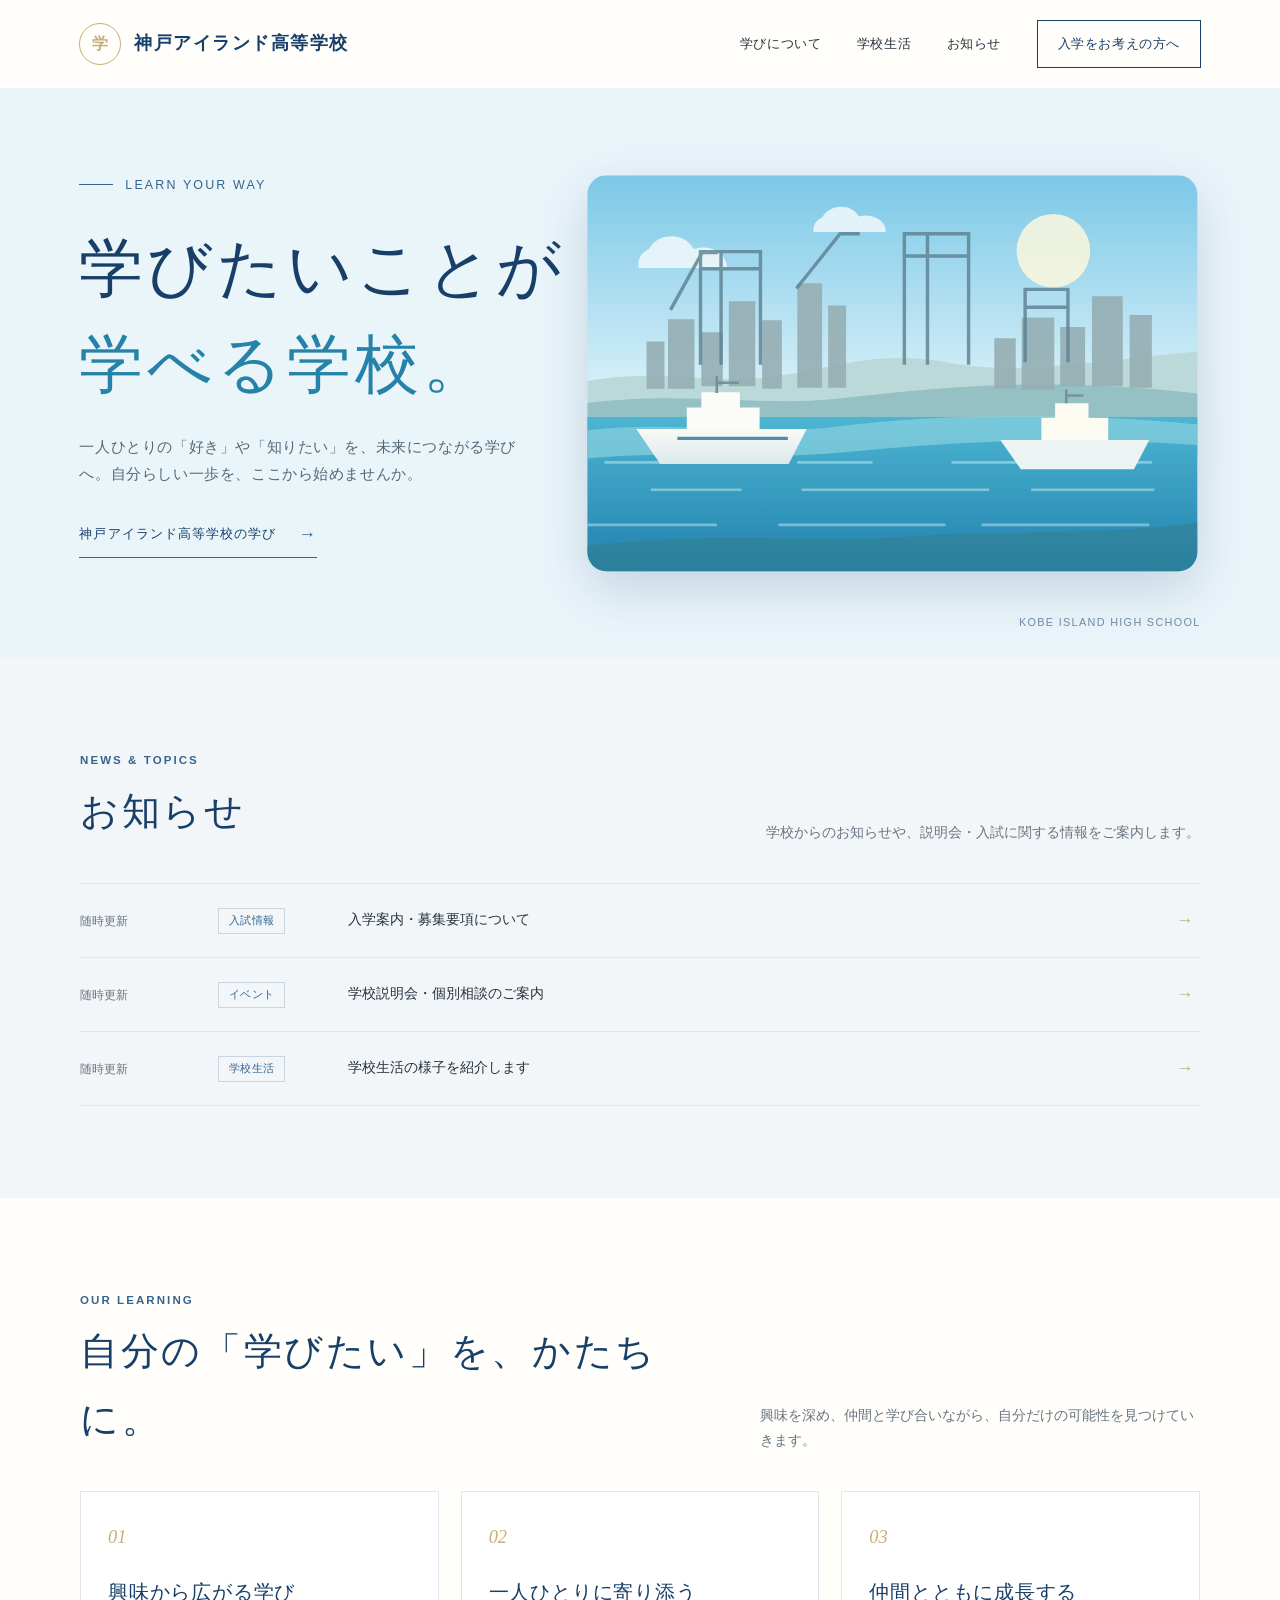
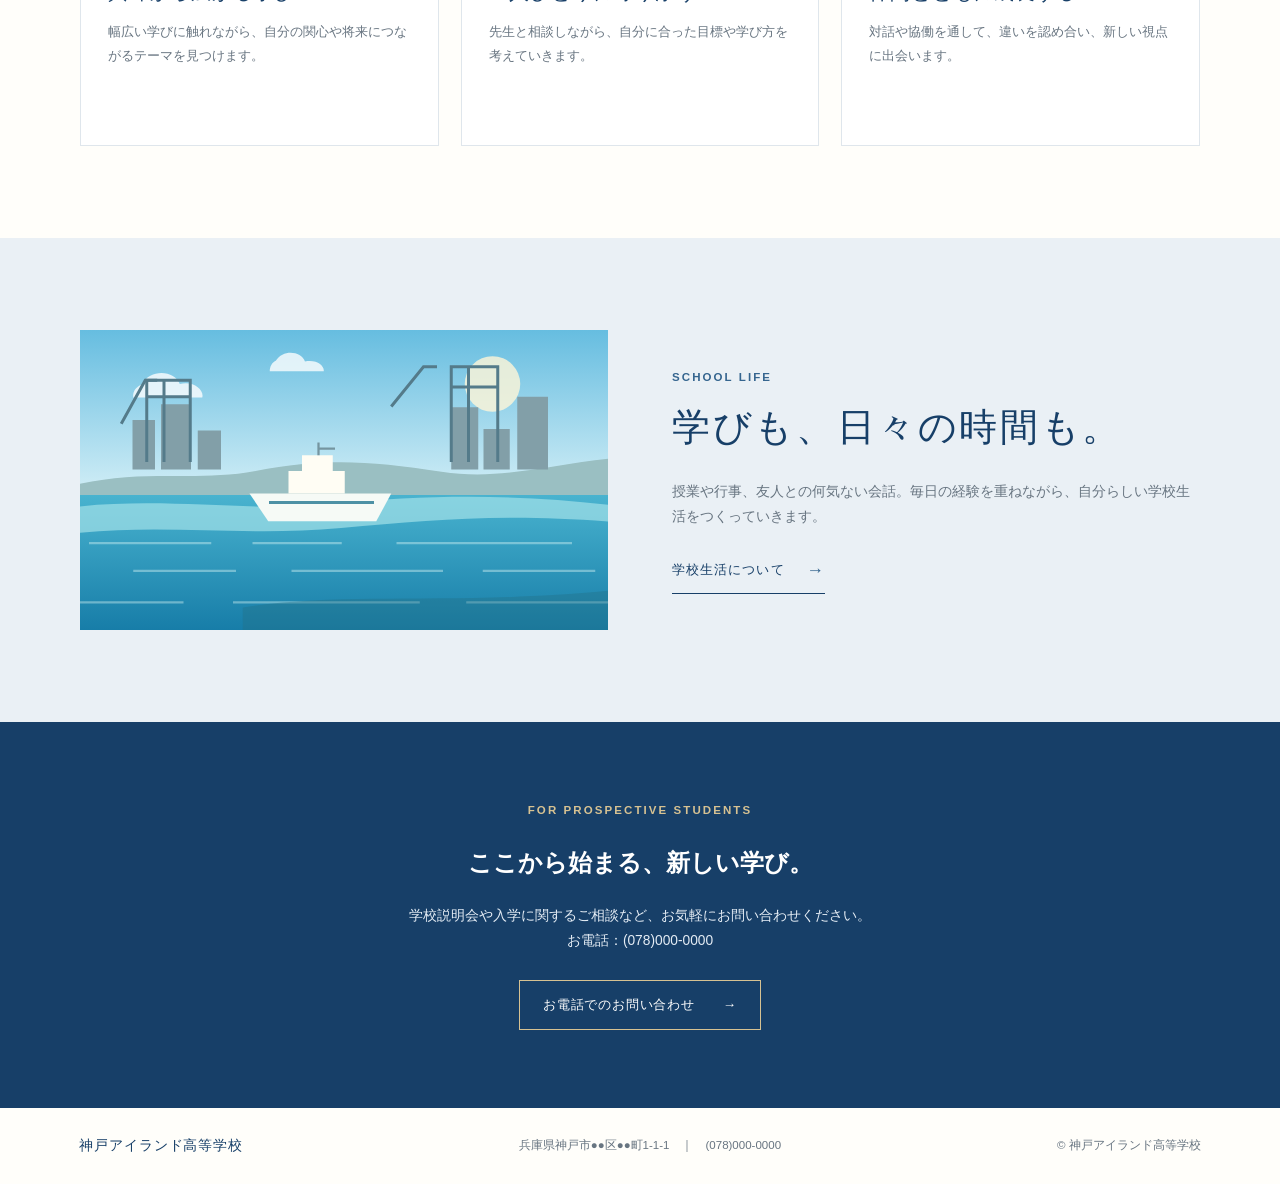
==== index.html @ 0a8e57b9 "Add files via upload" ====
<!doctype html>
<html lang="ja">
<head>
  <meta charset="utf-8">
  <meta name="viewport" content="width=device-width, initial-scale=1">
  <meta name="theme-color" content="#173f68">
  <meta name="description" content="神戸アイランド高等学校の公式ホームページです。一人ひとりの「学びたい」を大切にする学校です。">
  <title>神戸アイランド高等学校｜学びたいことが学べる学校</title>
  <style>
    :root {
      color-scheme: light;
      --blue: #173f68;
      --blue-light: #35658f;
      --cream: #f3f6f9;
      --paper: #fffefa;
      --gold: #c8ad78;
      --ink: #26323d;
      --muted: #687581;
      --line: #dfe6ec;
      --serif: "Yu Mincho", "Hiragino Mincho ProN", "Noto Serif JP", serif;
      --sans: "Yu Gothic", "Hiragino Kaku Gothic ProN", "Noto Sans JP", sans-serif;
    }

    * { box-sizing: border-box; }

    html { scroll-behavior: smooth; }

    body {
      margin: 0;
      background: var(--paper);
      color: var(--ink);
      font-family: var(--sans);
      line-height: 1.8;
      -webkit-font-smoothing: antialiased;
    }

    a { color: inherit; text-decoration: none; }
    a:focus-visible, summary:focus-visible { outline: 3px solid var(--gold); outline-offset: 4px; }

    .site-header {
      position: relative;
      z-index: 2;
      display: flex;
      align-items: center;
      justify-content: space-between;
      max-width: 1440px;
      min-height: 88px;
      margin: auto;
      padding: 18px 6.2%;
      background: var(--paper);
    }

    .brand {
      display: inline-flex;
      align-items: center;
      gap: 13px;
      color: var(--blue);
      font-family: var(--serif);
      font-size: 1.15rem;
      font-weight: 700;
      letter-spacing: .08em;
      white-space: nowrap;
    }

    .brand-mark {
      display: grid;
      width: 42px;
      height: 42px;
      place-items: center;
      border: 1px solid var(--gold);
      border-radius: 50%;
      color: var(--gold);
      font-size: 1rem;
    }

    .desktop-nav {
      display: flex;
      align-items: center;
      gap: clamp(18px, 2.8vw, 42px);
      font-size: .83rem;
      letter-spacing: .04em;
    }

    .desktop-nav a:not(.nav-cta):hover { color: var(--blue-light); }

    .nav-cta {
      padding: 11px 20px;
      border: 1px solid var(--blue);
      color: var(--blue);
      transition: background .2s, color .2s;
    }

    .nav-cta:hover { background: var(--blue); color: white; }

    .mobile-nav { display: none; }

    .hero {
      position: relative;
      overflow: hidden;
      min-height: 570px;
      background: #eaf5fa;
      color: var(--blue);
    }

    .hero-inner {
      display: grid;
      grid-template-columns: minmax(0, .9fr) minmax(400px, 1.1fr);
      align-items: center;
      max-width: 1440px;
      min-height: 570px;
      margin: auto;
      padding: 48px 6.2%;
    }

    .hero-copy { position: relative; z-index: 1; padding: 28px 0 42px; }

    .eyebrow {
      display: flex;
      align-items: center;
      gap: 12px;
      margin: 0 0 25px;
      color: var(--blue-light);
      font-size: .78rem;
      letter-spacing: .17em;
    }

    .eyebrow::before { width: 34px; height: 1px; background: var(--blue-light); content: ""; }

    .hero h1 {
      margin: 0;
      font-family: var(--serif);
      font-size: clamp(2.5rem, 5vw, 4.55rem);
      font-weight: 500;
      letter-spacing: .06em;
      line-height: 1.5;
    }

    .hero h1 span { color: #2582a8; }

    .hero-lead {
      max-width: 460px;
      margin: 21px 0 31px;
      color: #536978;
      font-size: .93rem;
      letter-spacing: .04em;
    }

    .text-link {
      display: inline-flex;
      align-items: center;
      gap: 22px;
      padding-bottom: 7px;
      border-bottom: 1px solid #d5c18e;
      color: white;
      font-size: .84rem;
      letter-spacing: .08em;
    }

    .hero .text-link {
      border-color: var(--blue-light);
      color: var(--blue);
    }

    .hero .text-link span { color: var(--blue-light); }

    .text-link span { color: #d5c18e; font-size: 1.1rem; transition: transform .2s; }
    .text-link:hover span { transform: translateX(5px); }

    .hero-art {
      width: 100%;
      max-height: 440px;
      overflow: visible;
      filter: drop-shadow(0 18px 26px rgb(23 63 104 / 18%));
    }

    .hero-note {
      position: absolute;
      right: 6.2%;
      bottom: 25px;
      color: rgb(23 63 104 / 58%);
      font-size: .68rem;
      letter-spacing: .12em;
    }

    .section { padding: 92px 6.2%; }
    .section-inner { max-width: 1120px; margin: auto; }

    .section-heading {
      display: flex;
      align-items: end;
      justify-content: space-between;
      gap: 24px;
      margin-bottom: 38px;
    }

    .section-kicker {
      display: block;
      margin-bottom: 7px;
      color: var(--blue-light);
      font-size: .72rem;
      font-weight: 600;
      letter-spacing: .18em;
      text-transform: uppercase;
    }

    .section h2 {
      margin: 0;
      color: var(--blue);
      font-family: var(--serif);
      font-size: clamp(1.7rem, 3vw, 2.35rem);
      font-weight: 500;
      letter-spacing: .07em;
    }

    .section-intro { max-width: 440px; margin: 0; color: var(--muted); font-size: .86rem; }

    .news { background: var(--cream); }

    .news-list { border-top: 1px solid var(--line); }

    .news-item {
      display: grid;
      grid-template-columns: 120px 112px 1fr 24px;
      align-items: center;
      gap: 18px;
      min-height: 74px;
      border-bottom: 1px solid var(--line);
      font-size: .86rem;
    }

    .news-date { color: var(--muted); font-size: .78rem; }

    .news-tag {
      justify-self: start;
      padding: 2px 10px;
      border: 1px solid #c9d6e1;
      color: var(--blue-light);
      font-size: .68rem;
      letter-spacing: .03em;
    }

    .news-title { font-weight: 500; }
    .news-arrow { color: var(--gold); font-size: 1.1rem; }
    .news-item:hover .news-title { color: var(--blue-light); }

    .learning { background: var(--paper); }

    .feature-grid {
      display: grid;
      grid-template-columns: repeat(3, 1fr);
      gap: 22px;
    }

    .feature-card {
      min-height: 255px;
      padding: 29px 27px;
      border: 1px solid var(--line);
      background: white;
    }

    .feature-number {
      color: var(--gold);
      font-family: var(--serif);
      font-size: 1.15rem;
      font-style: italic;
    }

    .feature-card h3 {
      margin: 20px 0 10px;
      color: var(--blue);
      font-family: var(--serif);
      font-size: 1.24rem;
      font-weight: 500;
      letter-spacing: .04em;
    }

    .feature-card p { margin: 0; color: var(--muted); font-size: .82rem; }

    .school-life {
      position: relative;
      overflow: hidden;
      background: #eaf0f5;
    }

    .life-inner {
      display: grid;
      grid-template-columns: 1fr 1fr;
      align-items: center;
      gap: 64px;
      max-width: 1120px;
      margin: auto;
    }

    .life-art {
      display: grid;
      overflow: hidden;
      min-height: 300px;
      place-items: center;
      background: linear-gradient(145deg, #d9eff6, #a9d8e6);
    }

    .life-art svg { width: 100%; height: 100%; min-height: 300px; }
    .life-copy p { margin: 17px 0 25px; color: var(--muted); font-size: .88rem; }
    .text-link-dark { border-color: var(--blue); color: var(--blue); }
    .text-link-dark span { color: var(--blue-light); }

    .admission {
      padding: 78px 6.2%;
      background: var(--blue);
      color: white;
      text-align: center;
    }

    .admission .section-kicker { color: #d7c292; }
    .admission h2 { color: white; }
    .admission p { margin: 14px 0 26px; color: #e5edf5; font-size: .86rem; }

    .admission-link {
      display: inline-flex;
      align-items: center;
      gap: 28px;
      padding: 12px 23px;
      border: 1px solid #d7c292;
      color: white;
      font-size: .84rem;
      letter-spacing: .06em;
      transition: background .2s, color .2s;
    }

    .admission-link:hover { background: #d7c292; color: var(--blue); }

    .site-footer {
      display: flex;
      align-items: center;
      justify-content: space-between;
      gap: 20px;
      max-width: 1440px;
      margin: auto;
      padding: 25px 6.2%;
      color: var(--muted);
      font-size: .72rem;
    }

    .footer-brand { color: var(--blue); font-family: var(--serif); font-size: .9rem; letter-spacing: .06em; }

    @media (max-width: 850px) {
      .site-header { padding-right: 5%; padding-left: 5%; }
      .desktop-nav { gap: 17px; font-size: .76rem; }
      .nav-cta { padding: 9px 13px; }
      .hero-inner { grid-template-columns: 1fr 1fr; padding-right: 5%; padding-left: 5%; }
      .hero-art { min-width: 0; }
      .section { padding-right: 5%; padding-left: 5%; }
      .life-inner { gap: 36px; }
    }

    @media (max-width: 650px) {
      .site-header { min-height: 72px; padding: 13px 6%; }
      .brand { gap: 10px; font-size: 1rem; }
      .brand-mark { width: 36px; height: 36px; }
      .desktop-nav { display: none; }
      .mobile-nav { position: relative; display: block; }
      .mobile-nav summary {
        padding: 7px 12px;
        border: 1px solid var(--line);
        color: var(--blue);
        cursor: pointer;
        font-size: .8rem;
        list-style: none;
      }
      .mobile-nav summary::-webkit-details-marker { display: none; }
      .mobile-nav summary::after { margin-left: 9px; content: "＋"; }
      .mobile-nav[open] summary::after { content: "－"; }
      .mobile-links {
        position: absolute;
        top: calc(100% + 10px);
        right: 0;
        z-index: 3;
        display: grid;
        min-width: 190px;
        padding: 8px 16px;
        border: 1px solid var(--line);
        background: var(--paper);
        box-shadow: 0 12px 24px rgb(20 40 60 / 12%);
        font-size: .82rem;
      }
      .mobile-links a { padding: 9px 0; }
      .hero-inner { grid-template-columns: 1fr; gap: 0; min-height: auto; padding: 54px 7% 76px; }
      .hero-copy { padding: 10px 0 0; }
      .hero h1 { font-size: clamp(2.5rem, 11vw, 3.65rem); }
      .hero-lead { max-width: 390px; font-size: .86rem; }
      .hero-art { width: min(100%, 430px); max-height: 280px; margin: -5px auto 0; }
      .hero-note { right: 7%; bottom: 17px; font-size: .6rem; }
      .section { padding-top: 66px; padding-bottom: 66px; }
      .section-heading { align-items: start; flex-direction: column; gap: 12px; margin-bottom: 27px; }
      .section-intro { font-size: .82rem; }
      .news-item { grid-template-columns: 94px 1fr 20px; gap: 8px 12px; padding: 14px 0; }
      .news-tag { grid-column: 2; grid-row: 1; }
      .news-date { grid-column: 1; grid-row: 1; }
      .news-title { grid-column: 1 / 3; grid-row: 2; }
      .news-arrow { grid-column: 3; grid-row: 1 / 3; }
      .feature-grid { grid-template-columns: 1fr; gap: 12px; }
      .feature-card { min-height: auto; padding: 22px; }
      .feature-card h3 { margin-top: 10px; }
      .life-inner { grid-template-columns: 1fr; gap: 28px; }
      .life-art { min-height: 225px; }
      .admission { padding: 62px 7%; }
      .site-footer { align-items: flex-start; flex-direction: column; padding: 22px 7%; }
    }

    @media (prefers-reduced-motion: reduce) {
      html { scroll-behavior: auto; }
      *, *::before, *::after { transition-duration: .01ms !important; }
    }
  </style>
</head>
<body>
  <header class="site-header">
    <a class="brand" href="#top" aria-label="神戸アイランド高等学校 ホーム">
      <span class="brand-mark" aria-hidden="true">学</span>
      <span>神戸アイランド高等学校</span>
    </a>
    <nav class="desktop-nav" aria-label="メインメニュー">
      <a href="#learning">学びについて</a>
      <a href="school-life.html">学校生活</a>
      <a href="#news">お知らせ</a>
      <a class="nav-cta" href="#admission">入学をお考えの方へ</a>
    </nav>
    <details class="mobile-nav">
      <summary>メニュー</summary>
      <nav class="mobile-links" aria-label="メインメニュー">
        <a href="#learning">学びについて</a>
        <a href="school-life.html">学校生活</a>
        <a href="#news">お知らせ</a>
        <a href="#admission">入学をお考えの方へ</a>
      </nav>
    </details>
  </header>

  <main id="top">
    <section class="hero" aria-labelledby="hero-title">
      <div class="hero-inner">
        <div class="hero-copy">
          <p class="eyebrow">LEARN YOUR WAY</p>
          <h1 id="hero-title">学びたいことが<br><span>学べる学校。</span></h1>
          <p class="hero-lead">一人ひとりの「好き」や「知りたい」を、未来につながる学びへ。自分らしい一歩を、ここから始めませんか。</p>
          <a class="text-link" href="#learning">神戸アイランド高等学校の学び <span aria-hidden="true">→</span></a>
        </div>
        <svg class="hero-art" viewBox="0 0 720 470" role="img" aria-labelledby="hero-art-title">
          <title id="hero-art-title">青空と海、港に停泊する船を望む神戸の港の風景</title>
          <defs>
            <linearGradient id="harbor-sky" x2="0" y2="1">
              <stop stop-color="#75c5e5"/>
              <stop offset="1" stop-color="#e2f5fb"/>
            </linearGradient>
            <linearGradient id="harbor-water" x2="0" y2="1">
              <stop stop-color="#46b2d0"/>
              <stop offset="1" stop-color="#187ca9"/>
            </linearGradient>
            <linearGradient id="ship-hull" x2="0" y2="1">
              <stop stop-color="#f9faf5"/>
              <stop offset="1" stop-color="#d8e8eb"/>
            </linearGradient>
            <filter id="photo-softness" x="-5%" y="-5%" width="110%" height="110%">
              <feGaussianBlur stdDeviation=".35"/>
            </filter>
            <clipPath id="harbor-frame"><rect x="4" y="4" width="712" height="462" rx="22"/></clipPath>
          </defs>
          <g clip-path="url(#harbor-frame)">
            <rect width="720" height="290" fill="url(#harbor-sky)"/>
            <circle cx="548" cy="92" r="43" fill="#fff9dc" opacity=".82"/>
            <path d="M76 90c10-20 42-20 52 0 21-7 40 7 39 22H64c-2-10 3-18 12-22zm202-37c9-16 34-17 43-1 17-5 33 7 31 18h-84c-1-8 3-14 10-17z" fill="#fff" opacity=".74"/>
            <path d="M0 245c88-17 144 3 213-5 73-9 128-34 216-17 75 15 167-2 291-14v93H0z" fill="#b8d8d7"/>
            <path d="M0 270c113-15 203 4 292-5 112-12 236-28 428-6v74H0z" fill="#91bfc3"/>
            <g fill="#91abb0" opacity=".9">
              <path d="M73 198h21v55H73zm25-26h31v81H98zm39 15h25v63h-25zm32-36h31v99h-31zm39 22h23v80h-23zm41-43h29v122h-29zm36 26h21v96h-21z"/>
              <path d="M479 194h25v59h-25zm32-24h38v84h-38zm45 11h29v69h-29zm37-36h36v105h-36zm44 22h26v85h-26z"/>
            </g>
            <g fill="none" stroke="#587d8d" stroke-width="4" opacity=".82">
              <path d="M136 225V93h70v132m-70-112h70m-46-20v132m214 0V72h75v153m-75-127h75m-48-26v153"/>
              <path d="M156 94h-18l-37 67m221-89h-23l-51 64m267 86v-85h50v85m-50-64h50"/>
            </g>
            <rect y="286" width="720" height="184" fill="url(#harbor-water)"/>
            <path d="M0 302c105-13 195 7 297-5 112-13 248-18 423-2v24c-164-11-292-4-413 8-107 11-198-4-307 8z" fill="#8bd3df" opacity=".65"/>
            <g opacity=".44" stroke="#d7f6f7" stroke-width="3">
              <path d="M24 339h185m40 0h88m92 0h234M78 371h106m70 0h219m49 0h144M0 412h155m72 0h195m42 0h196"/>
            </g>
            <g filter="url(#photo-softness)">
              <path d="M61 300h199l-21 41H89z" fill="url(#ship-hull)"/>
              <path d="M120 275h85v26h-85zm17-18h45v18h-45z" fill="#fbfcf8"/>
              <path d="M155 258v-20m0 8h26" stroke="#6b8f9b" stroke-width="3"/>
              <path d="M109 311h129" stroke="#478ba2" stroke-width="4"/>
              <path d="M486 313h174l-18 34H510z" fill="#eaf4f1"/>
              <path d="M534 287h78v26h-78zm16-17h39v17h-39z" fill="#fdfcf3"/>
              <path d="M563 270v-16m0 7h20" stroke="#708f98" stroke-width="3"/>
            </g>
            <path d="M0 437c141-18 250-4 369-11 138-8 234-2 351-17v61H0z" fill="#2c7887" opacity=".5"/>
            <rect width="720" height="470" fill="#fff" opacity=".035"/>
          </g>
        </svg>
      </div>
      <span class="hero-note">KOBE ISLAND HIGH SCHOOL</span>
    </section>

    <section class="section news" id="news" aria-labelledby="news-title">
      <div class="section-inner">
        <div class="section-heading">
          <div>
            <span class="section-kicker">News &amp; Topics</span>
            <h2 id="news-title">お知らせ</h2>
          </div>
          <p class="section-intro">学校からのお知らせや、説明会・入試に関する情報をご案内します。</p>
        </div>
        <div class="news-list">
          <a class="news-item" href="#admission">
            <time class="news-date">随時更新</time>
            <span class="news-tag">入試情報</span>
            <span class="news-title">入学案内・募集要項について</span>
            <span class="news-arrow" aria-hidden="true">→</span>
          </a>
          <a class="news-item" href="#admission">
            <time class="news-date">随時更新</time>
            <span class="news-tag">イベント</span>
            <span class="news-title">学校説明会・個別相談のご案内</span>
            <span class="news-arrow" aria-hidden="true">→</span>
          </a>
          <a class="news-item" href="#life">
            <time class="news-date">随時更新</time>
            <span class="news-tag">学校生活</span>
            <span class="news-title">学校生活の様子を紹介します</span>
            <span class="news-arrow" aria-hidden="true">→</span>
          </a>
        </div>
      </div>
    </section>

    <section class="section learning" id="learning" aria-labelledby="learning-title">
      <div class="section-inner">
        <div class="section-heading">
          <div>
            <span class="section-kicker">Our Learning</span>
            <h2 id="learning-title">自分の「学びたい」を、かたちに。</h2>
          </div>
          <p class="section-intro">興味を深め、仲間と学び合いながら、自分だけの可能性を見つけていきます。</p>
        </div>
        <div class="feature-grid">
          <article class="feature-card">
            <span class="feature-number">01</span>
            <h3>興味から広がる学び</h3>
            <p>幅広い学びに触れながら、自分の関心や将来につながるテーマを見つけます。</p>
          </article>
          <article class="feature-card">
            <span class="feature-number">02</span>
            <h3>一人ひとりに寄り添う</h3>
            <p>先生と相談しながら、自分に合った目標や学び方を考えていきます。</p>
          </article>
          <article class="feature-card">
            <span class="feature-number">03</span>
            <h3>仲間とともに成長する</h3>
            <p>対話や協働を通して、違いを認め合い、新しい視点に出会います。</p>
          </article>
        </div>
      </div>
    </section>

    <section class="section school-life" id="life" aria-labelledby="life-title">
      <div class="life-inner">
        <div class="life-art">
          <svg viewBox="0 0 720 400" role="img" aria-label="青空の下、船が行き交う神戸の港の風景" preserveAspectRatio="xMidYMid slice">
            <defs>
              <linearGradient id="life-sky" x2="0" y2="1">
                <stop stop-color="#66bde0"/>
                <stop offset="1" stop-color="#e3f6fa"/>
              </linearGradient>
              <linearGradient id="life-sea" x2="0" y2="1">
                <stop stop-color="#49b3cf"/>
                <stop offset="1" stop-color="#177da8"/>
              </linearGradient>
            </defs>
            <rect width="720" height="255" fill="url(#life-sky)"/>
            <circle cx="558" cy="72" r="37" fill="#fff7d9" opacity=".8"/>
            <path d="M90 73c13-23 45-18 51-1 18-5 33 8 30 18H79c-1-7 3-14 11-17zm179-32c10-16 34-13 39 1 16-3 26 6 25 13h-72c0-6 3-12 8-14z" fill="white" opacity=".78"/>
            <path d="M0 207c92-23 162-4 242-19 95-18 154-13 248 1 79 12 147-10 230-18v86H0z" fill="#9abfc2"/>
            <g fill="#829fa8">
              <path d="M78 186v-66h30v66zm38 0V99h40v87zm49 0v-52h31v52zm338 0v-83h36v83zm43 0v-54h35v54zm45 0v-97h41v97z"/>
            </g>
            <g fill="none" stroke="#547b8a" stroke-width="4">
              <path d="M97 176V67h58v109m-58-87h58m-35-22v109m383 0V49h62v127m-62-100h62m-39-27v127"/>
              <path d="M111 67H95l-32 58m421-76h-18l-43 53"/>
            </g>
            <rect y="220" width="720" height="180" fill="url(#life-sea)"/>
            <path d="M0 236c129-14 236 8 347-4 126-13 246-13 373 2v22c-144-12-243-3-364 8-128 12-231-6-356 7z" fill="#a3e2e8" opacity=".7"/>
            <g opacity=".4" stroke="#e1faf8" stroke-width="3">
              <path d="M20 284h163m55 0h119m73 0h234M79 321h137m74 0h202m53 0h150M0 363h146m66 0h249m62 0h197"/>
            </g>
            <path d="M234 218h189l-20 37H259z" fill="#f6faf6"/>
            <path d="M286 188h75v30h-75zm18-21h41v21h-41z" fill="#fffdf4"/>
            <path d="M326 167v-17m0 8h22" stroke="#7595a0" stroke-width="3"/>
            <path d="M260 230h140" stroke="#4d91a5" stroke-width="4"/>
            <path d="M225 370c137-22 284-2 495-23v53H225z" fill="#236e85" opacity=".38"/>
          </svg>
        </div>
        <div class="life-copy">
          <span class="section-kicker">School Life</span>
          <h2 id="life-title">学びも、日々の時間も。</h2>
          <p>授業や行事、友人との何気ない会話。毎日の経験を重ねながら、自分らしい学校生活をつくっていきます。</p>
          <a class="text-link text-link-dark" href="school-life.html">学校生活について <span aria-hidden="true">→</span></a>
        </div>
      </div>
    </section>

    <section class="admission" id="admission" aria-labelledby="admission-title">
      <span class="section-kicker">For Prospective Students</span>
      <h2 id="admission-title">ここから始まる、新しい学び。</h2>
      <p>学校説明会や入学に関するご相談など、お気軽にお問い合わせください。<br>お電話：<a href="tel:+81780000000">(078)000-0000</a></p>
      <a class="admission-link" href="tel:+81780000000">お電話でのお問い合わせ <span aria-hidden="true">→</span></a>
    </section>
  </main>

  <footer class="site-footer">
    <a class="footer-brand" href="#top">神戸アイランド高等学校</a>
    <span>兵庫県神戸市●●区●●町1-1-1　｜　<a href="tel:+81780000000">(078)000-0000</a></span>
    <span>© 神戸アイランド高等学校</span>
  </footer>
</body>
</html>
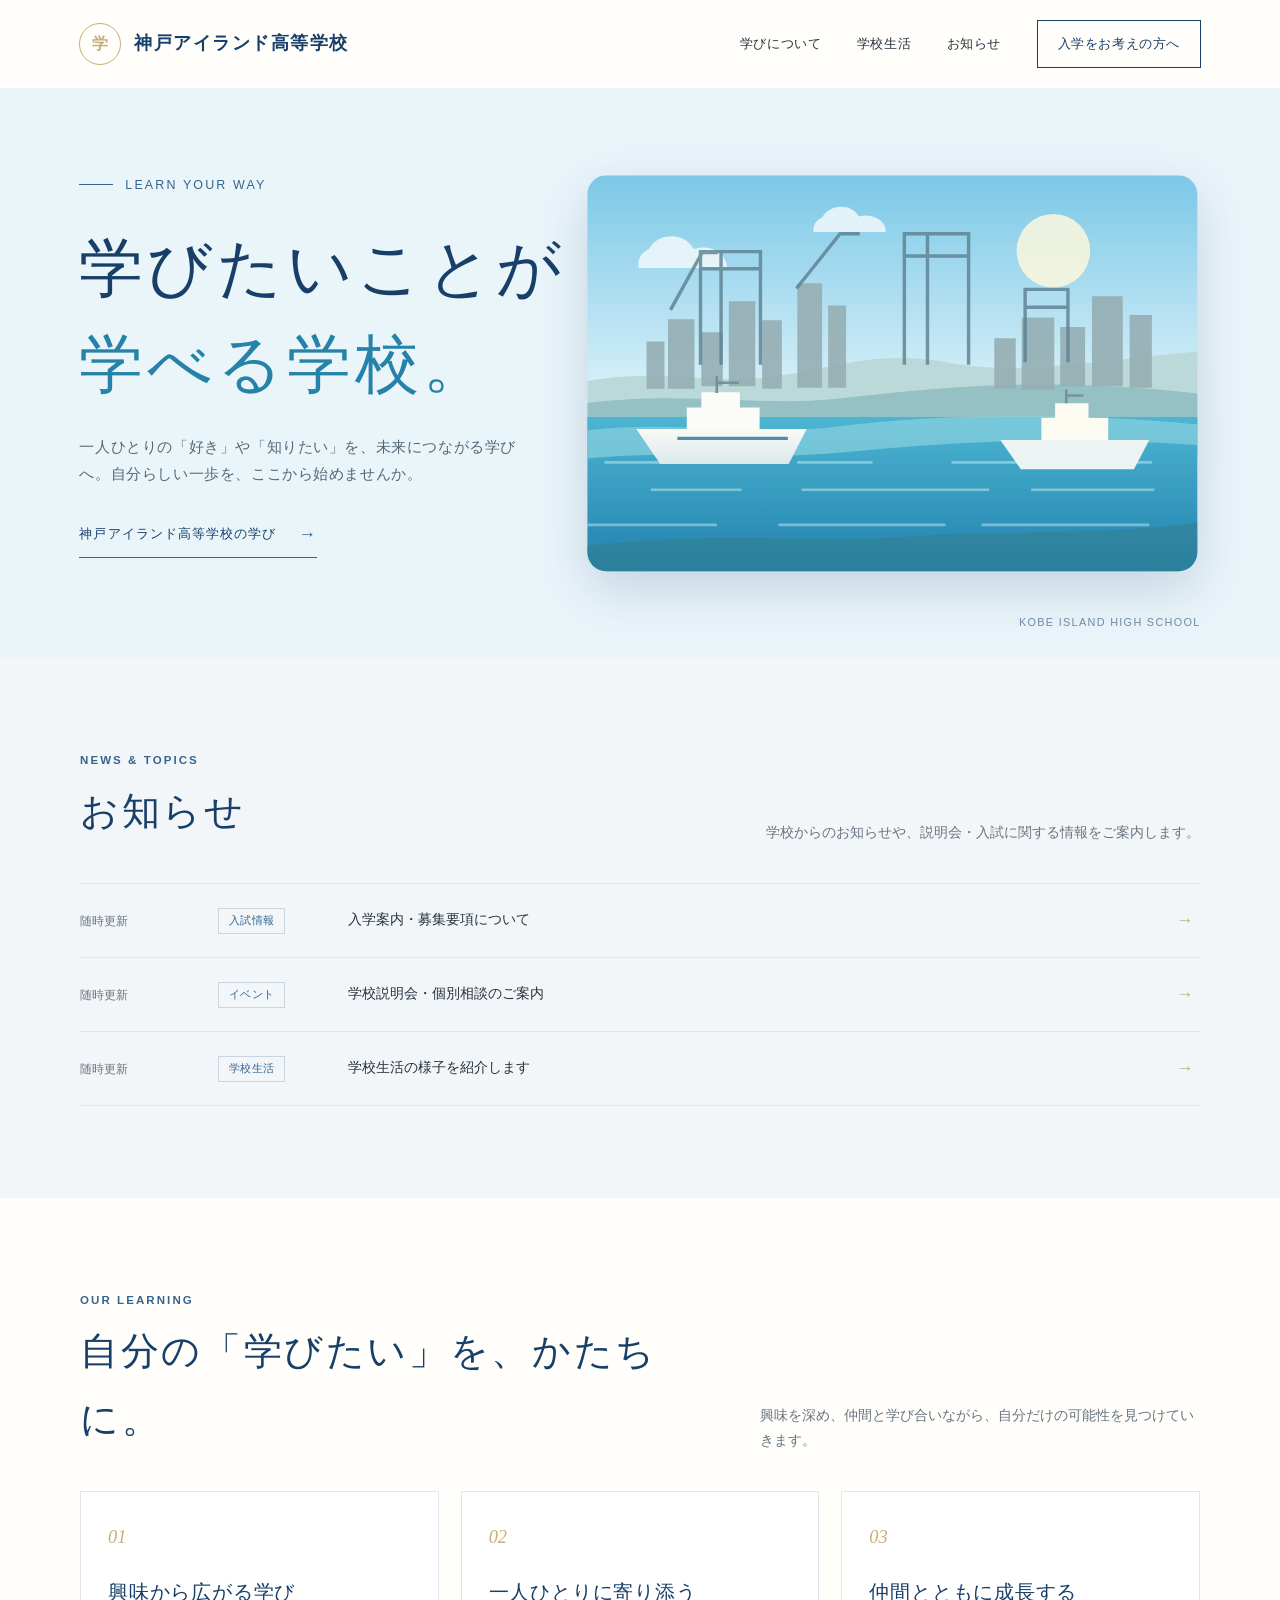
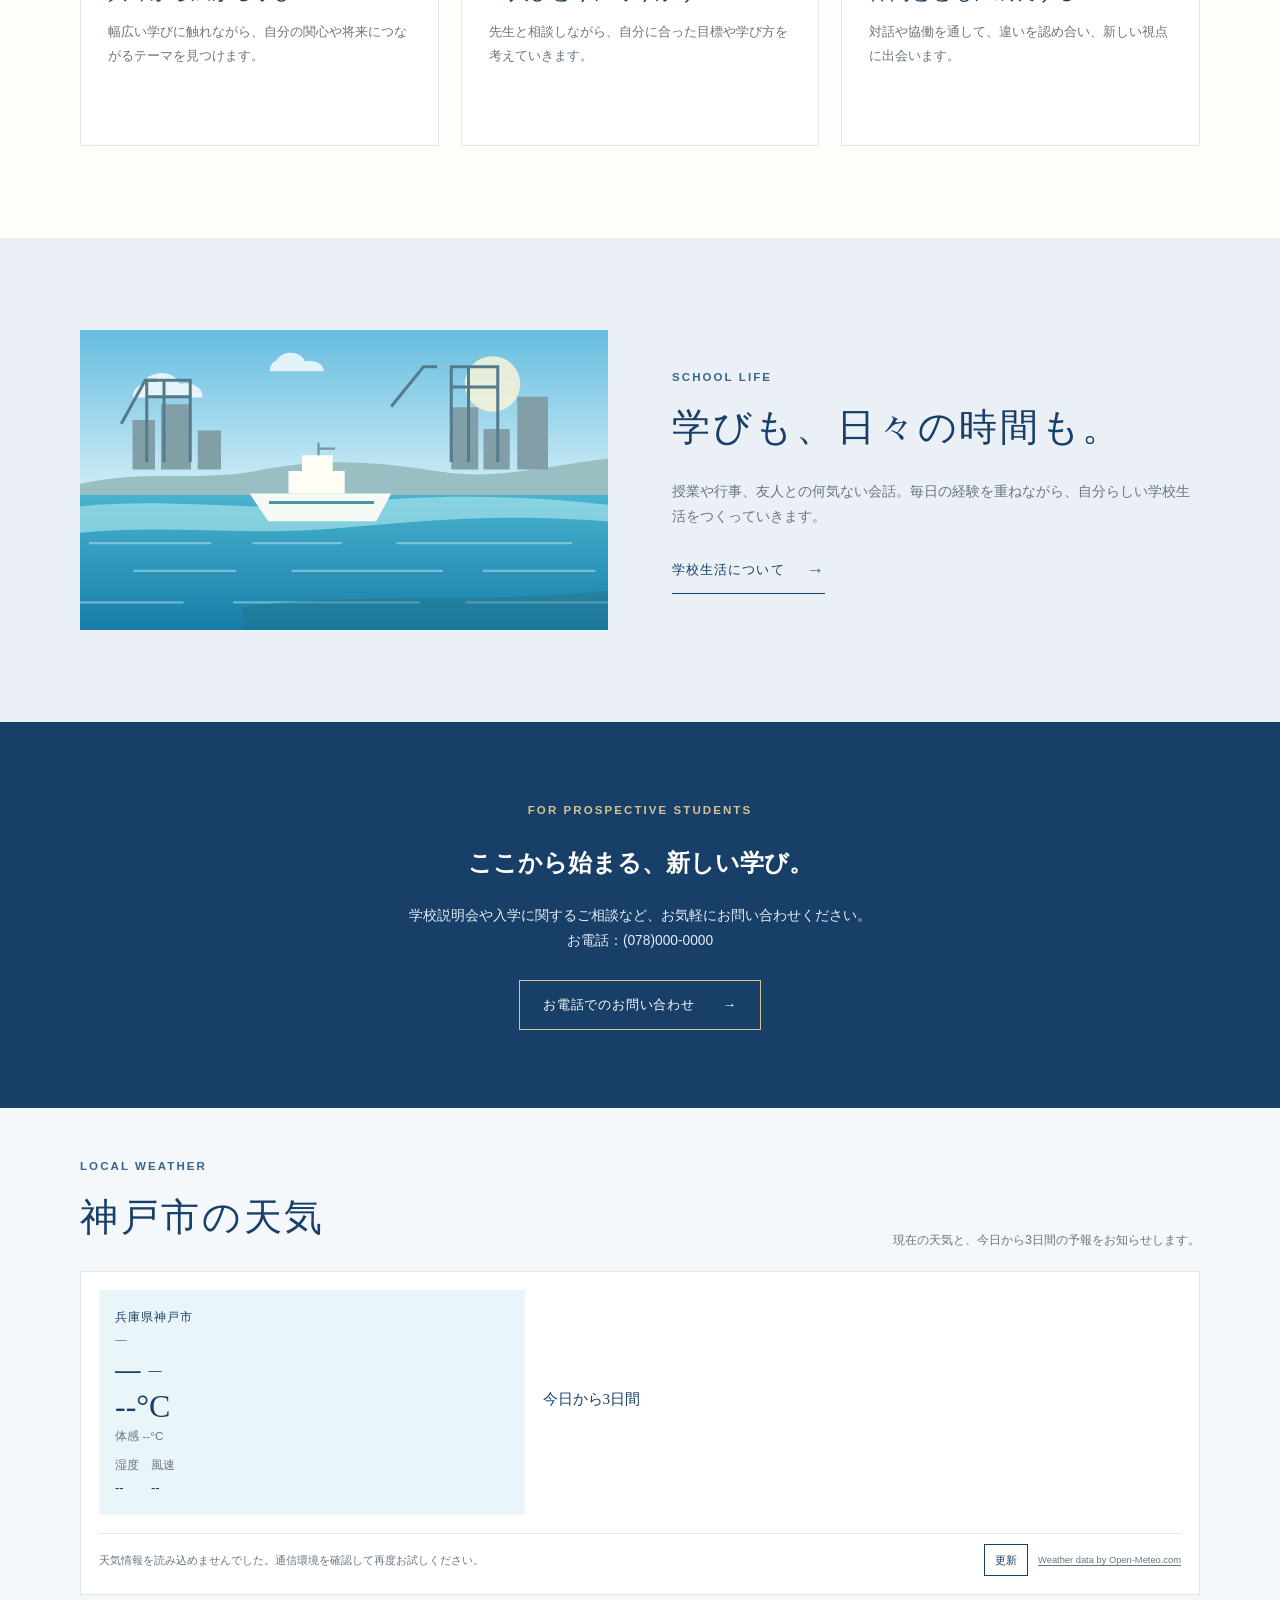
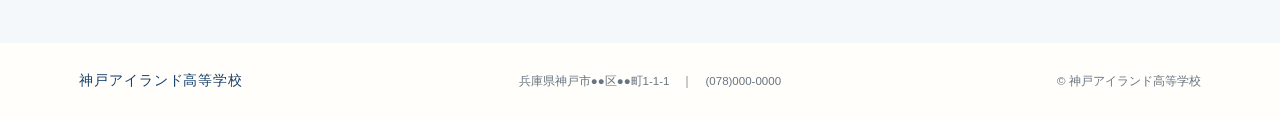
==== commit d0df92aa: "Add files via upload" ====
--- a/index.html
+++ b/index.html
@@ -185,6 +185,74 @@
     .section { padding: 92px 6.2%; }
     .section-inner { max-width: 1120px; margin: auto; }
 
+    .weather { padding-top: 48px; padding-bottom: 48px; background: #f5f8fa; }
+    .weather .section-heading { margin-bottom: 20px; }
+    .weather h2 { font-size: 1.5rem; }
+    .weather .section-intro { font-size: .78rem; }
+
+    .weather-panel {
+      display: grid;
+      grid-template-columns: minmax(220px, .8fr) minmax(0, 1.2fr);
+      gap: 18px;
+      padding: 18px;
+      border: 1px solid var(--line);
+      background: white;
+    }
+
+    .weather-current {
+      display: flex;
+      flex-direction: column;
+      align-items: flex-start;
+      justify-content: center;
+      min-height: 160px;
+      padding: 16px;
+      background: #eaf5fa;
+      color: var(--blue);
+    }
+
+    .weather-location, .weather-date, .weather-description, .weather-temperature, .weather-feels {
+      margin: 0;
+    }
+
+    .weather-location { font-size: .78rem; letter-spacing: .08em; }
+    .weather-date { color: var(--muted); font-size: .74rem; }
+    .weather-condition { display: flex; align-items: center; gap: 8px; margin-top: 8px; }
+    .weather-icon { font-size: 1.6rem; line-height: 1; }
+    .weather-description { font-size: .82rem; }
+    .weather-temperature { margin-top: 2px; font-family: var(--serif); font-size: 2rem; line-height: 1.25; }
+    .weather-feels { color: var(--muted); font-size: .74rem; }
+
+    .weather-forecast-wrap { min-width: 0; align-self: center; }
+    .weather-forecast-wrap h3 { margin: 0 0 8px; color: var(--blue); font-family: var(--serif); font-size: .95rem; font-weight: 500; }
+    .weather-forecast { display: grid; grid-template-columns: repeat(3, minmax(0, 1fr)); gap: 8px; margin: 0; padding: 0; list-style: none; }
+    .weather-day { display: grid; justify-items: center; gap: 4px; padding: 10px 5px; border: 1px solid var(--line); text-align: center; }
+    .weather-day-name { color: var(--muted); font-size: .68rem; }
+    .weather-day-icon { font-size: 1.15rem; line-height: 1.2; }
+    .weather-day-description { min-height: 1.5em; color: var(--ink); font-size: .68rem; }
+    .weather-day-temperatures { color: var(--blue); font-size: .7rem; white-space: nowrap; }
+    .weather-day-precipitation { color: var(--muted); font-size: .64rem; }
+
+    .weather-meta { display: grid; grid-template-columns: repeat(2, 1fr); gap: 6px 12px; margin-top: 8px; }
+    .weather-meta div { color: var(--muted); font-size: .72rem; }
+    .weather-meta strong { display: block; color: var(--ink); font-size: .82rem; font-weight: 500; }
+
+    .weather-footer {
+      display: flex;
+      grid-column: 1 / -1;
+      align-items: center;
+      gap: 10px;
+      padding-top: 10px;
+      border-top: 1px solid var(--line);
+      color: var(--muted);
+      font-size: .7rem;
+    }
+
+    .weather-status { flex: 1; }
+    .weather-refresh { padding: 5px 10px; border: 1px solid var(--blue); background: white; color: var(--blue); font: inherit; cursor: pointer; }
+    .weather-refresh:hover { background: var(--blue); color: white; }
+    .weather-refresh:disabled { cursor: wait; opacity: .6; }
+    .weather-attribution a { text-decoration: underline; text-underline-offset: 2px; }
+
     .section-heading {
       display: flex;
       align-items: end;
@@ -351,6 +419,7 @@
       .hero-art { min-width: 0; }
       .section { padding-right: 5%; padding-left: 5%; }
       .life-inner { gap: 36px; }
+      .weather-panel { padding: 16px; }
     }
 
     @media (max-width: 650px) {
@@ -391,8 +460,29 @@
       .hero-art { width: min(100%, 430px); max-height: 280px; margin: -5px auto 0; }
       .hero-note { right: 7%; bottom: 17px; font-size: .6rem; }
       .section { padding-top: 66px; padding-bottom: 66px; }
+      .weather { padding-top: 30px; padding-bottom: 30px; }
       .section-heading { align-items: start; flex-direction: column; gap: 12px; margin-bottom: 27px; }
       .section-intro { font-size: .82rem; }
+      .weather .section-heading { gap: 0; margin-bottom: 12px; }
+      .weather .section-intro { display: none; }
+      .weather-panel { grid-template-columns: minmax(0, .85fr) minmax(0, 1.15fr); gap: 8px; padding: 8px; }
+      .weather-current { min-height: 0; padding: 10px; }
+      .weather-condition { gap: 4px; margin-top: 4px; }
+      .weather-icon { font-size: 1.2rem; }
+      .weather-description { font-size: .72rem; }
+      .weather-temperature { font-size: 1.5rem; }
+      .weather-feels { font-size: .65rem; }
+      .weather-meta { display: none; }
+      .weather-forecast-wrap h3 { margin-bottom: 5px; font-size: .78rem; }
+      .weather-forecast { gap: 3px; }
+      .weather-day { gap: 2px; padding: 6px 2px; }
+      .weather-day-name, .weather-day-description { font-size: .58rem; }
+      .weather-day-icon { font-size: .95rem; }
+      .weather-day-temperatures { font-size: .58rem; white-space: normal; }
+      .weather-day-precipitation { font-size: .54rem; }
+      .weather-footer { flex-wrap: wrap; gap: 7px; font-size: .64rem; }
+      .weather-status { flex-basis: calc(100% - 65px); }
+      .weather-attribution { width: 100%; }
       .news-item { grid-template-columns: 94px 1fr 20px; gap: 8px 12px; padding: 14px 0; }
       .news-tag { grid-column: 2; grid-row: 1; }
       .news-date { grid-column: 1; grid-row: 1; }
@@ -614,6 +704,43 @@
       <p>学校説明会や入学に関するご相談など、お気軽にお問い合わせください。<br>お電話：<a href="tel:+81780000000">(078)000-0000</a></p>
       <a class="admission-link" href="tel:+81780000000">お電話でのお問い合わせ <span aria-hidden="true">→</span></a>
     </section>
+
+    <section class="section weather" id="weather" aria-labelledby="weather-title">
+      <div class="section-inner">
+        <div class="section-heading">
+          <div>
+            <span class="section-kicker">Local Weather</span>
+            <h2 id="weather-title">神戸市の天気</h2>
+          </div>
+          <p class="section-intro">現在の天気と、今日から3日間の予報をお知らせします。</p>
+        </div>
+        <div class="weather-panel" id="weather-panel" aria-busy="true">
+          <div class="weather-current">
+            <p class="weather-location">兵庫県神戸市</p>
+            <p class="weather-date" id="weather-date">—</p>
+            <div class="weather-condition">
+              <span class="weather-icon" id="weather-icon" aria-hidden="true">—</span>
+              <p class="weather-description" id="weather-description">—</p>
+            </div>
+            <p class="weather-temperature"><span id="weather-temperature">--</span>°C</p>
+            <p class="weather-feels">体感 <span id="weather-feels">--</span>°C</p>
+            <div class="weather-meta">
+              <div>湿度<strong id="weather-humidity">--</strong></div>
+              <div>風速<strong id="weather-wind">--</strong></div>
+            </div>
+          </div>
+          <div class="weather-forecast-wrap">
+            <h3>今日から3日間</h3>
+            <ul class="weather-forecast" id="weather-forecast" aria-label="神戸市の3日間予報"></ul>
+          </div>
+          <div class="weather-footer">
+            <span class="weather-status" id="weather-status" role="status" aria-live="polite">天気情報を取得しています...</span>
+            <button class="weather-refresh" id="weather-refresh" type="button">更新</button>
+            <small class="weather-attribution"><a href="https://open-meteo.com/" target="_blank" rel="noopener noreferrer">Weather data by Open-Meteo.com</a></small>
+          </div>
+        </div>
+      </div>
+    </section>
   </main>
 
   <footer class="site-footer">
@@ -621,5 +748,130 @@
     <span>兵庫県神戸市●●区●●町1-1-1　｜　<a href="tel:+81780000000">(078)000-0000</a></span>
     <span>© 神戸アイランド高等学校</span>
   </footer>
+  <script>
+    const kobeWeatherUrl = "https://api.open-meteo.com/v1/forecast?latitude=34.6901&longitude=135.1955&current=temperature_2m,relative_humidity_2m,apparent_temperature,is_day,precipitation,weather_code,wind_speed_10m&daily=weather_code,temperature_2m_max,temperature_2m_min,precipitation_probability_max&forecast_days=3&timezone=Asia%2FTokyo";
+    const weatherDescriptions = {
+      0: ["快晴", "☀️"], 1: ["おおむね晴れ", "🌤️"], 2: ["一部くもり", "⛅"], 3: ["くもり", "☁️"],
+      45: ["霧", "🌫️"], 48: ["着氷性の霧", "🌫️"], 51: ["弱い霧雨", "🌦️"], 53: ["霧雨", "🌦️"],
+      55: ["強い霧雨", "🌧️"], 56: ["弱い凍雨", "🌧️"], 57: ["強い凍雨", "🌧️"], 61: ["弱い雨", "🌧️"],
+      63: ["雨", "🌧️"], 65: ["強い雨", "🌧️"], 66: ["弱い凍雨", "🌧️"], 67: ["強い凍雨", "🌧️"],
+      71: ["弱い雪", "🌨️"], 73: ["雪", "🌨️"], 75: ["大雪", "❄️"], 77: ["細氷", "❄️"],
+      80: ["弱いにわか雨", "🌦️"], 81: ["にわか雨", "🌧️"], 82: ["強いにわか雨", "🌧️"],
+      85: ["弱いにわか雪", "🌨️"], 86: ["強いにわか雪", "❄️"], 95: ["雷雨", "⛈️"],
+      96: ["ひょうを伴う雷雨", "⛈️"], 99: ["強いひょうを伴う雷雨", "⛈️"]
+    };
+
+    function weatherForCode(code) {
+      return weatherDescriptions[code] || ["天気情報なし", "—"];
+    }
+
+    function formatTemperature(value) {
+      return Number.isFinite(value) ? Math.round(value) : "--";
+    }
+
+    function formatWeatherDate(date) {
+      return new Intl.DateTimeFormat("ja-JP", {
+        month: "long",
+        day: "numeric",
+        weekday: "short",
+        timeZone: "Asia/Tokyo"
+      }).format(new Date(`${date}T00:00:00+09:00`));
+    }
+
+    function addForecastDay(container, date, code, high, low, precipitation) {
+      const [description, icon] = weatherForCode(code);
+      const item = document.createElement("li");
+      item.className = "weather-day";
+
+      const dateLabel = document.createElement("span");
+      dateLabel.className = "weather-day-name";
+      dateLabel.textContent = formatWeatherDate(date);
+
+      const iconLabel = document.createElement("span");
+      iconLabel.className = "weather-day-icon";
+      iconLabel.setAttribute("aria-hidden", "true");
+      iconLabel.textContent = icon;
+
+      const descriptionLabel = document.createElement("span");
+      descriptionLabel.className = "weather-day-description";
+      descriptionLabel.textContent = description;
+
+      const temperatureLabel = document.createElement("span");
+      temperatureLabel.className = "weather-day-temperatures";
+      temperatureLabel.textContent = `${formatTemperature(high)}° / ${formatTemperature(low)}°`;
+      temperatureLabel.setAttribute("aria-label", `最高 ${formatTemperature(high)}度、最低 ${formatTemperature(low)}度`);
+
+      const precipitationLabel = document.createElement("span");
+      precipitationLabel.className = "weather-day-precipitation";
+      precipitationLabel.textContent = precipitation == null ? "降水確率 --" : `降水確率 ${precipitation}%`;
+
+      item.append(dateLabel, iconLabel, descriptionLabel, temperatureLabel, precipitationLabel);
+      container.append(item);
+    }
+
+    async function loadKobeWeather() {
+      const panel = document.getElementById("weather-panel");
+      const status = document.getElementById("weather-status");
+      const refreshButton = document.getElementById("weather-refresh");
+      panel.setAttribute("aria-busy", "true");
+      refreshButton.disabled = true;
+      status.textContent = "天気情報を取得しています...";
+
+      const controller = new AbortController();
+      const timeoutId = setTimeout(() => controller.abort(), 10000);
+      try {
+        const response = await fetch(kobeWeatherUrl, { signal: controller.signal });
+        if (!response.ok) {
+          throw new Error(`天気情報の取得に失敗しました (HTTP ${response.status})`);
+        }
+
+        const data = await response.json();
+        if (!data.current || !data.daily || !Array.isArray(data.daily.time) || data.daily.time.length < 3) {
+          throw new Error("天気情報の形式が正しくありません");
+        }
+
+        const [description, icon] = weatherForCode(data.current.weather_code);
+        document.getElementById("weather-date").textContent = formatWeatherDate(data.current.time.slice(0, 10));
+        document.getElementById("weather-icon").textContent = icon;
+        document.getElementById("weather-description").textContent = description;
+        document.getElementById("weather-temperature").textContent = formatTemperature(data.current.temperature_2m);
+        document.getElementById("weather-feels").textContent = formatTemperature(data.current.apparent_temperature);
+        document.getElementById("weather-humidity").textContent =
+          Number.isFinite(data.current.relative_humidity_2m) ? `${Math.round(data.current.relative_humidity_2m)}%` : "--";
+        document.getElementById("weather-wind").textContent =
+          Number.isFinite(data.current.wind_speed_10m) ? `${Math.round(data.current.wind_speed_10m)} km/h` : "--";
+
+        const forecast = document.getElementById("weather-forecast");
+        forecast.replaceChildren();
+        data.daily.time.forEach((date, index) => {
+          addForecastDay(
+            forecast,
+            date,
+            data.daily.weather_code[index],
+            data.daily.temperature_2m_max[index],
+            data.daily.temperature_2m_min[index],
+            data.daily.precipitation_probability_max[index]
+          );
+        });
+
+        const updatedAt = new Intl.DateTimeFormat("ja-JP", {
+          hour: "2-digit",
+          minute: "2-digit",
+          timeZone: "Asia/Tokyo"
+        }).format(new Date());
+        status.textContent = `最終更新 ${updatedAt}`;
+      } catch (error) {
+        console.error("神戸市の天気を読み込めませんでした。", error);
+        status.textContent = "天気情報を読み込めませんでした。通信環境を確認して再度お試しください。";
+      } finally {
+        clearTimeout(timeoutId);
+        panel.setAttribute("aria-busy", "false");
+        refreshButton.disabled = false;
+      }
+    }
+
+    document.getElementById("weather-refresh").addEventListener("click", loadKobeWeather);
+    loadKobeWeather();
+  </script>
 </body>
 </html>
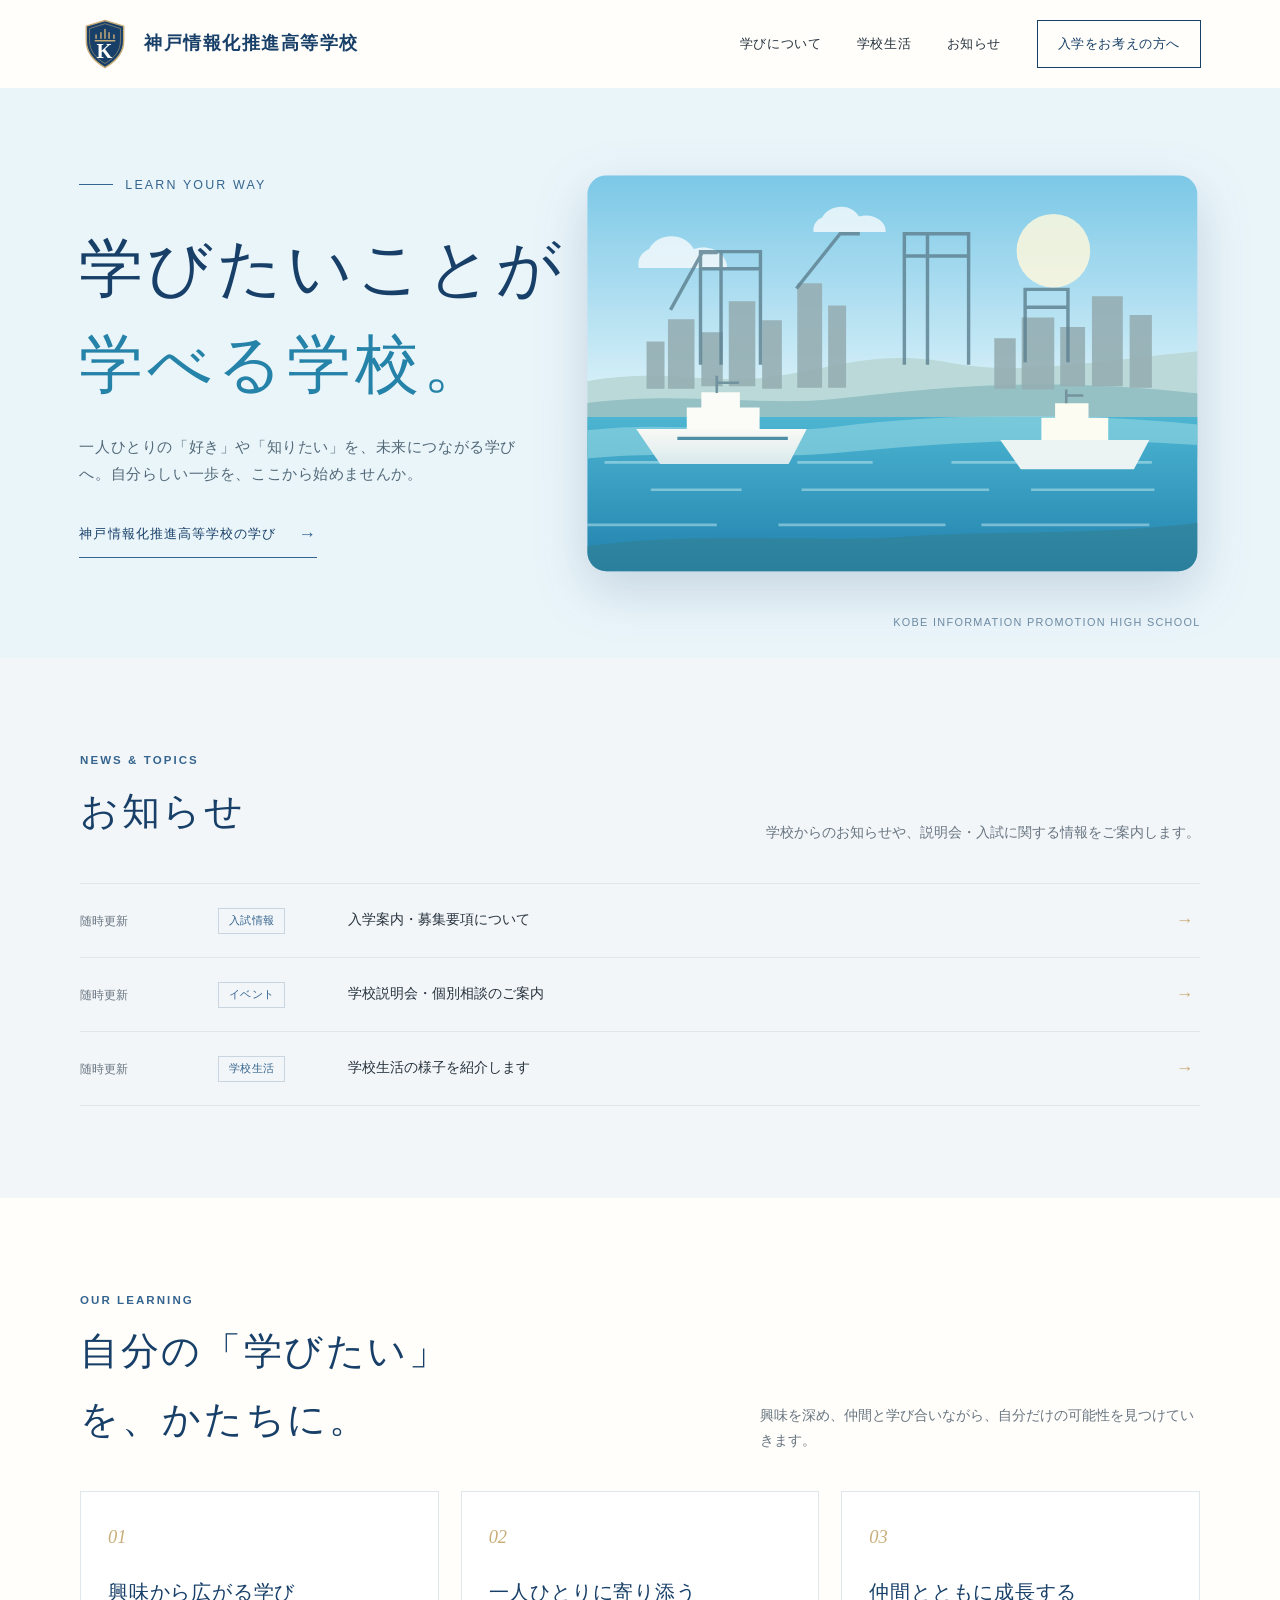
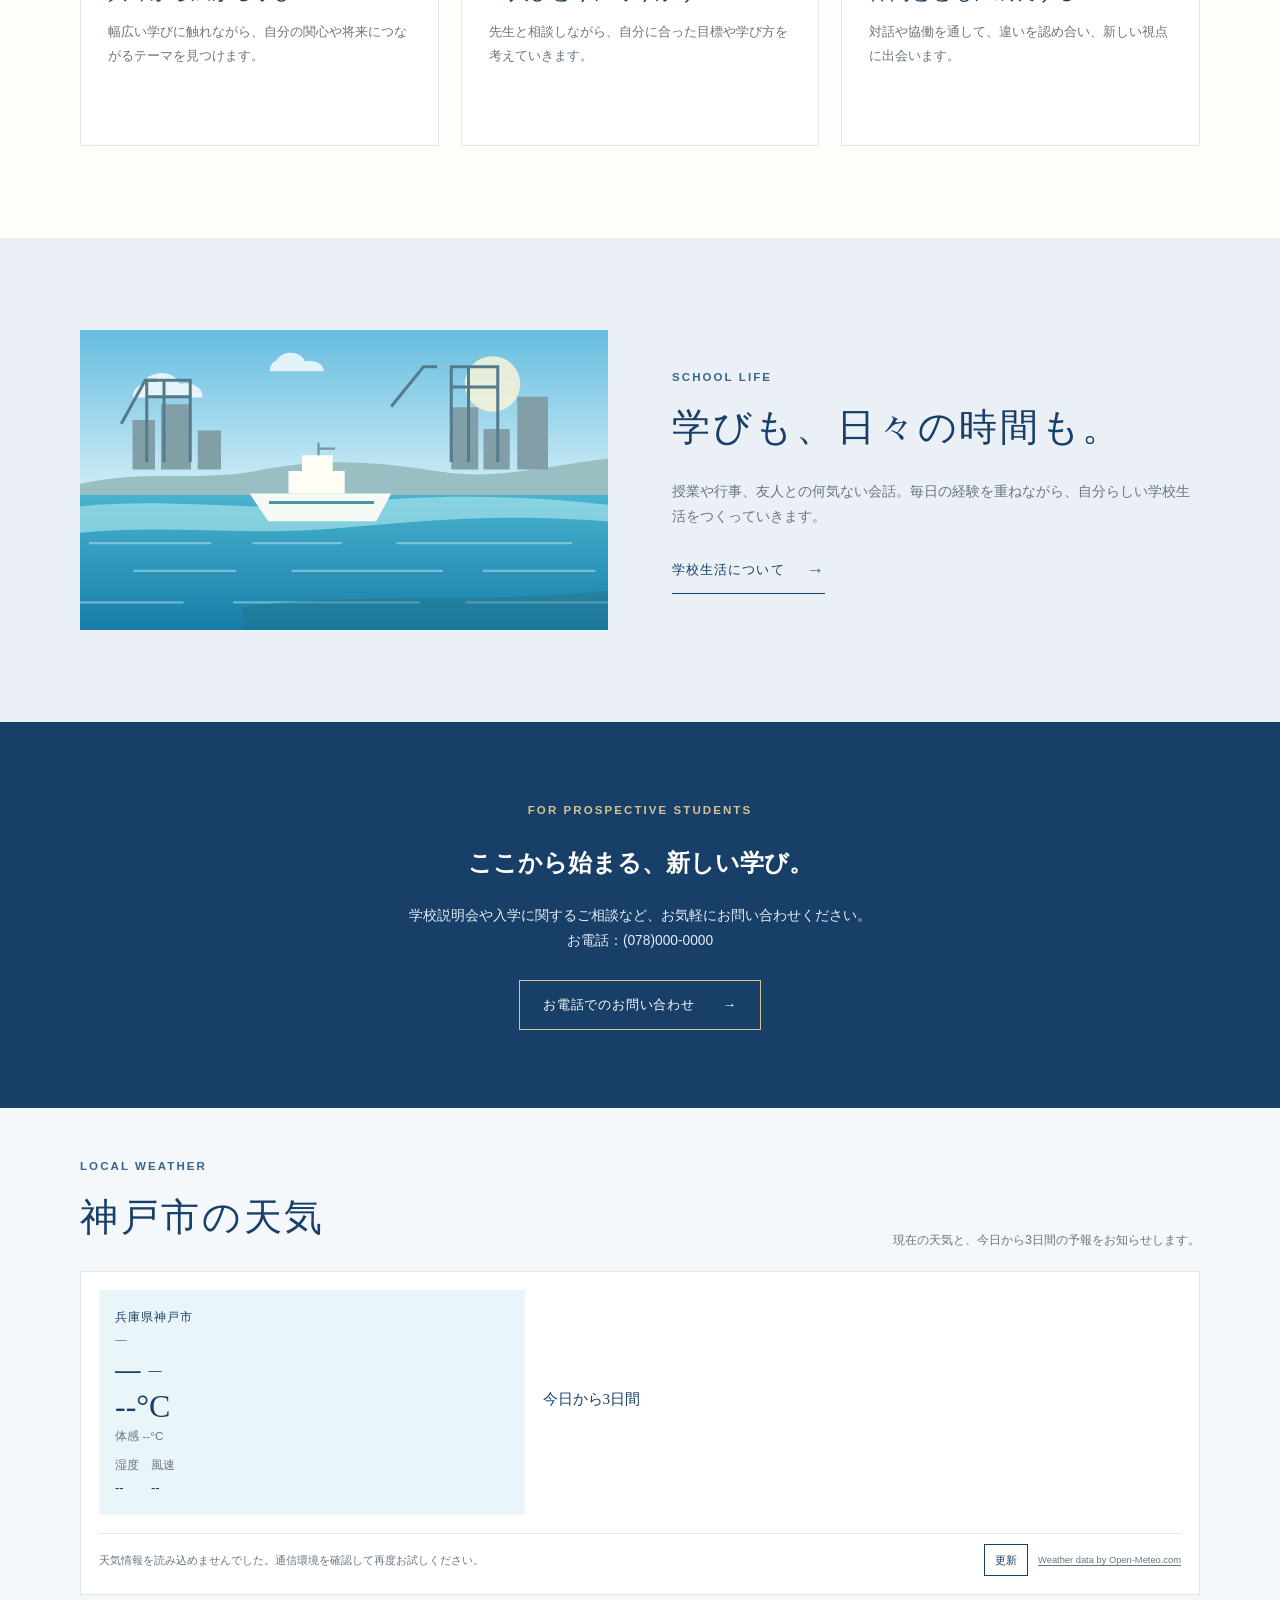
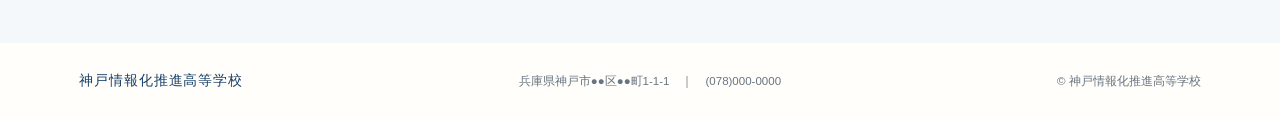
==== commit 1911d92c: "Add files via upload" ====
--- a/index.html
+++ b/index.html
@@ -4,8 +4,8 @@
   <meta charset="utf-8">
   <meta name="viewport" content="width=device-width, initial-scale=1">
   <meta name="theme-color" content="#173f68">
-  <meta name="description" content="神戸アイランド高等学校の公式ホームページです。一人ひとりの「学びたい」を大切にする学校です。">
-  <title>神戸アイランド高等学校｜学びたいことが学べる学校</title>
+  <meta name="description" content="神戸情報化推進高等学校の公式ホームページです。一人ひとりの「学びたい」を大切にする学校です。">
+  <title>神戸情報化推進高等学校｜学びたいことが学べる学校</title>
   <style>
     :root {
       color-scheme: light;
@@ -31,11 +31,15 @@
       color: var(--ink);
       font-family: var(--sans);
       line-height: 1.8;
+      line-break: strict;
+      overflow-wrap: normal;
+      word-break: normal;
       -webkit-font-smoothing: antialiased;
     }
 
     a { color: inherit; text-decoration: none; }
     a:focus-visible, summary:focus-visible { outline: 3px solid var(--gold); outline-offset: 4px; }
+    h1, h2, h3 { text-wrap: balance; }
 
     .site-header {
       position: relative;
@@ -64,14 +68,18 @@
 
     .brand-mark {
       display: grid;
-      width: 42px;
-      height: 42px;
+      width: 52px;
+      height: 52px;
       place-items: center;
-      border: 1px solid var(--gold);
-      border-radius: 50%;
-      color: var(--gold);
-      font-size: 1rem;
-    }
+      flex: 0 0 auto;
+    }
+
+    .brand-mark svg { display: block; width: 100%; height: 100%; }
+
+    .brand-mark .crest-outline { fill: var(--blue); stroke: var(--gold); stroke-width: 1.8; stroke-linejoin: round; }
+    .brand-mark .crest-inner { fill: none; stroke: var(--gold); stroke-width: .8; opacity: .8; }
+    .brand-mark .crest-rays { fill: none; stroke: var(--gold); stroke-width: 1.8; stroke-linecap: round; }
+    .brand-mark .crest-monogram { fill: var(--paper); font-family: var(--serif); font-size: 25px; font-weight: 700; text-anchor: middle; }
 
     .desktop-nav {
       display: flex;
@@ -81,6 +89,7 @@
       letter-spacing: .04em;
     }
 
+    .desktop-nav a { white-space: nowrap; }
     .desktop-nav a:not(.nav-cta):hover { color: var(--blue-light); }
 
     .nav-cta {
@@ -425,7 +434,7 @@
     @media (max-width: 650px) {
       .site-header { min-height: 72px; padding: 13px 6%; }
       .brand { gap: 10px; font-size: 1rem; }
-      .brand-mark { width: 36px; height: 36px; }
+      .brand-mark { width: 42px; height: 42px; }
       .desktop-nav { display: none; }
       .mobile-nav { position: relative; display: block; }
       .mobile-nav summary {
@@ -452,16 +461,18 @@
         box-shadow: 0 12px 24px rgb(20 40 60 / 12%);
         font-size: .82rem;
       }
-      .mobile-links a { padding: 9px 0; }
+      .mobile-links a { padding: 9px 0; white-space: nowrap; }
       .hero-inner { grid-template-columns: 1fr; gap: 0; min-height: auto; padding: 54px 7% 76px; }
       .hero-copy { padding: 10px 0 0; }
-      .hero h1 { font-size: clamp(2.5rem, 11vw, 3.65rem); }
+      .hero h1 { font-size: clamp(2rem, 8vw, 2.8rem); letter-spacing: .03em; line-height: 1.45; }
       .hero-lead { max-width: 390px; font-size: .86rem; }
       .hero-art { width: min(100%, 430px); max-height: 280px; margin: -5px auto 0; }
       .hero-note { right: 7%; bottom: 17px; font-size: .6rem; }
       .section { padding-top: 66px; padding-bottom: 66px; }
       .weather { padding-top: 30px; padding-bottom: 30px; }
       .section-heading { align-items: start; flex-direction: column; gap: 12px; margin-bottom: 27px; }
+      .section h2 { font-size: clamp(1.35rem, 5.4vw, 1.8rem); letter-spacing: .03em; }
+      .feature-card h3 { font-size: 1.1rem; line-height: 1.5; }
       .section-intro { font-size: .82rem; }
       .weather .section-heading { gap: 0; margin-bottom: 12px; }
       .weather .section-intro { display: none; }
@@ -497,6 +508,13 @@
       .site-footer { align-items: flex-start; flex-direction: column; padding: 22px 7%; }
     }
 
+    @media (max-width: 360px) {
+      .site-header { gap: 8px; }
+      .brand { gap: 7px; font-size: .84rem; letter-spacing: .02em; }
+      .brand-mark { width: 34px; height: 34px; }
+      .mobile-nav summary { padding: 6px 7px; font-size: .72rem; }
+    }
+
     @media (prefers-reduced-motion: reduce) {
       html { scroll-behavior: auto; }
       *, *::before, *::after { transition-duration: .01ms !important; }
@@ -505,23 +523,30 @@
 </head>
 <body>
   <header class="site-header">
-    <a class="brand" href="#top" aria-label="神戸アイランド高等学校 ホーム">
-      <span class="brand-mark" aria-hidden="true">学</span>
-      <span>神戸アイランド高等学校</span>
+    <a class="brand" href="#top" aria-label="神戸情報化推進高等学校 ホーム">
+      <span class="brand-mark" aria-hidden="true">
+        <svg viewBox="0 0 64 64" focusable="false">
+          <path class="crest-outline" d="M32 3 55 10v18c0 14-9 25-23 33C18 53 9 42 9 28V10z"/>
+          <path class="crest-inner" d="m32 7 19 6v15c0 12-7 21-19 28-12-7-19-16-19-28V13z"/>
+          <path class="crest-rays" d="M21 25v-4m6 4v-7m5 7V14m5 11v-7m6 7v-4M20 28h24"/>
+          <text class="crest-monogram" x="32" y="49">K</text>
+        </svg>
+      </span>
+      <span>神戸情報化推進高等学校</span>
     </a>
     <nav class="desktop-nav" aria-label="メインメニュー">
-      <a href="#learning">学びについて</a>
+      <a href="learning.html">学びについて</a>
       <a href="school-life.html">学校生活</a>
-      <a href="#news">お知らせ</a>
-      <a class="nav-cta" href="#admission">入学をお考えの方へ</a>
+      <a href="news.html">お知らせ</a>
+      <a class="nav-cta" href="admission.html">入学をお考えの方へ</a>
     </nav>
     <details class="mobile-nav">
       <summary>メニュー</summary>
       <nav class="mobile-links" aria-label="メインメニュー">
-        <a href="#learning">学びについて</a>
+        <a href="learning.html">学びについて</a>
         <a href="school-life.html">学校生活</a>
-        <a href="#news">お知らせ</a>
-        <a href="#admission">入学をお考えの方へ</a>
+        <a href="news.html">お知らせ</a>
+        <a href="admission.html">入学をお考えの方へ</a>
       </nav>
     </details>
   </header>
@@ -533,7 +558,7 @@
           <p class="eyebrow">LEARN YOUR WAY</p>
           <h1 id="hero-title">学びたいことが<br><span>学べる学校。</span></h1>
           <p class="hero-lead">一人ひとりの「好き」や「知りたい」を、未来につながる学びへ。自分らしい一歩を、ここから始めませんか。</p>
-          <a class="text-link" href="#learning">神戸アイランド高等学校の学び <span aria-hidden="true">→</span></a>
+          <a class="text-link" href="learning.html">神戸情報化推進高等学校の学び <span aria-hidden="true">→</span></a>
         </div>
         <svg class="hero-art" viewBox="0 0 720 470" role="img" aria-labelledby="hero-art-title">
           <title id="hero-art-title">青空と海、港に停泊する船を望む神戸の港の風景</title>
@@ -588,7 +613,7 @@
           </g>
         </svg>
       </div>
-      <span class="hero-note">KOBE ISLAND HIGH SCHOOL</span>
+      <span class="hero-note">KOBE INFORMATION PROMOTION HIGH SCHOOL</span>
     </section>
 
     <section class="section news" id="news" aria-labelledby="news-title">
@@ -601,19 +626,19 @@
           <p class="section-intro">学校からのお知らせや、説明会・入試に関する情報をご案内します。</p>
         </div>
         <div class="news-list">
-          <a class="news-item" href="#admission">
+          <a class="news-item" href="admission.html">
             <time class="news-date">随時更新</time>
             <span class="news-tag">入試情報</span>
             <span class="news-title">入学案内・募集要項について</span>
             <span class="news-arrow" aria-hidden="true">→</span>
           </a>
-          <a class="news-item" href="#admission">
+          <a class="news-item" href="admission.html">
             <time class="news-date">随時更新</time>
             <span class="news-tag">イベント</span>
             <span class="news-title">学校説明会・個別相談のご案内</span>
             <span class="news-arrow" aria-hidden="true">→</span>
           </a>
-          <a class="news-item" href="#life">
+          <a class="news-item" href="school-life.html">
             <time class="news-date">随時更新</time>
             <span class="news-tag">学校生活</span>
             <span class="news-title">学校生活の様子を紹介します</span>
@@ -744,9 +769,9 @@
   </main>
 
   <footer class="site-footer">
-    <a class="footer-brand" href="#top">神戸アイランド高等学校</a>
+    <a class="footer-brand" href="#top">神戸情報化推進高等学校</a>
     <span>兵庫県神戸市●●区●●町1-1-1　｜　<a href="tel:+81780000000">(078)000-0000</a></span>
-    <span>© 神戸アイランド高等学校</span>
+    <span>© 神戸情報化推進高等学校</span>
   </footer>
   <script>
     const kobeWeatherUrl = "https://api.open-meteo.com/v1/forecast?latitude=34.6901&longitude=135.1955&current=temperature_2m,relative_humidity_2m,apparent_temperature,is_day,precipitation,weather_code,wind_speed_10m&daily=weather_code,temperature_2m_max,temperature_2m_min,precipitation_probability_max&forecast_days=3&timezone=Asia%2FTokyo";
